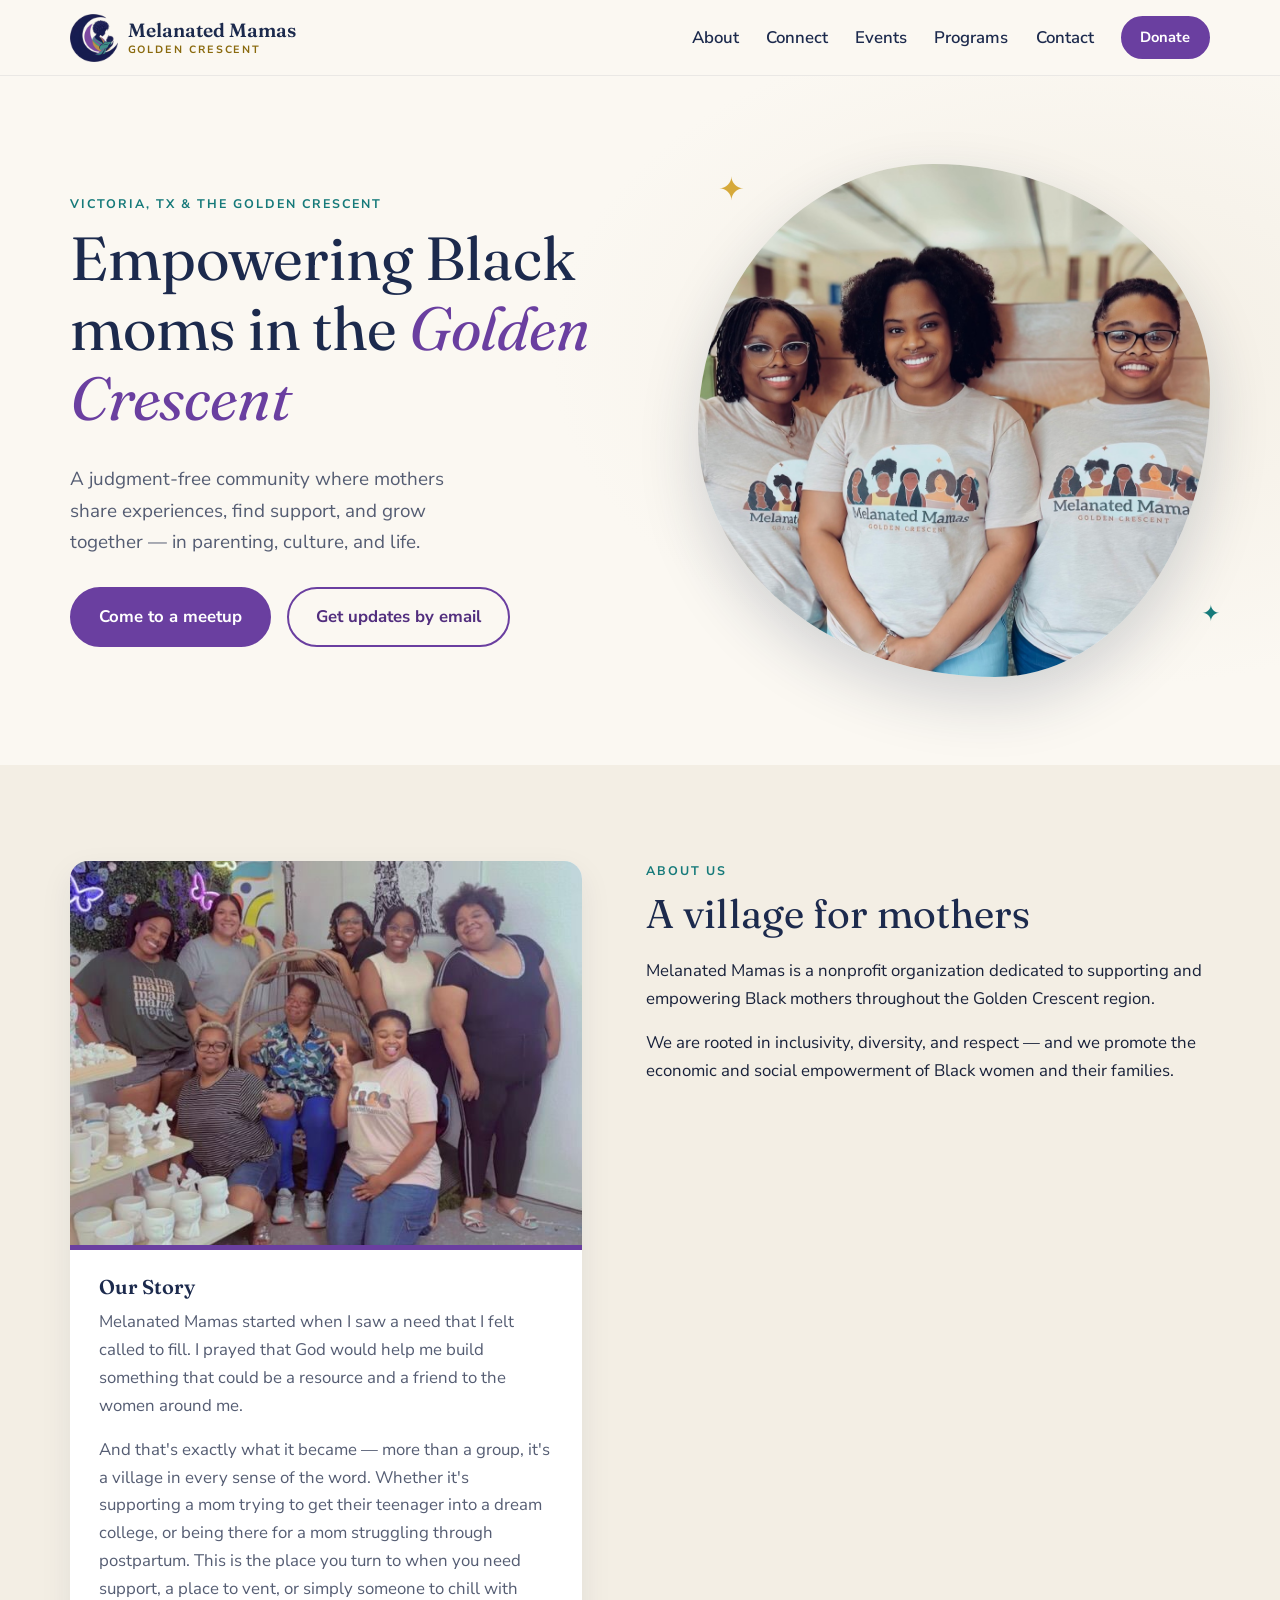
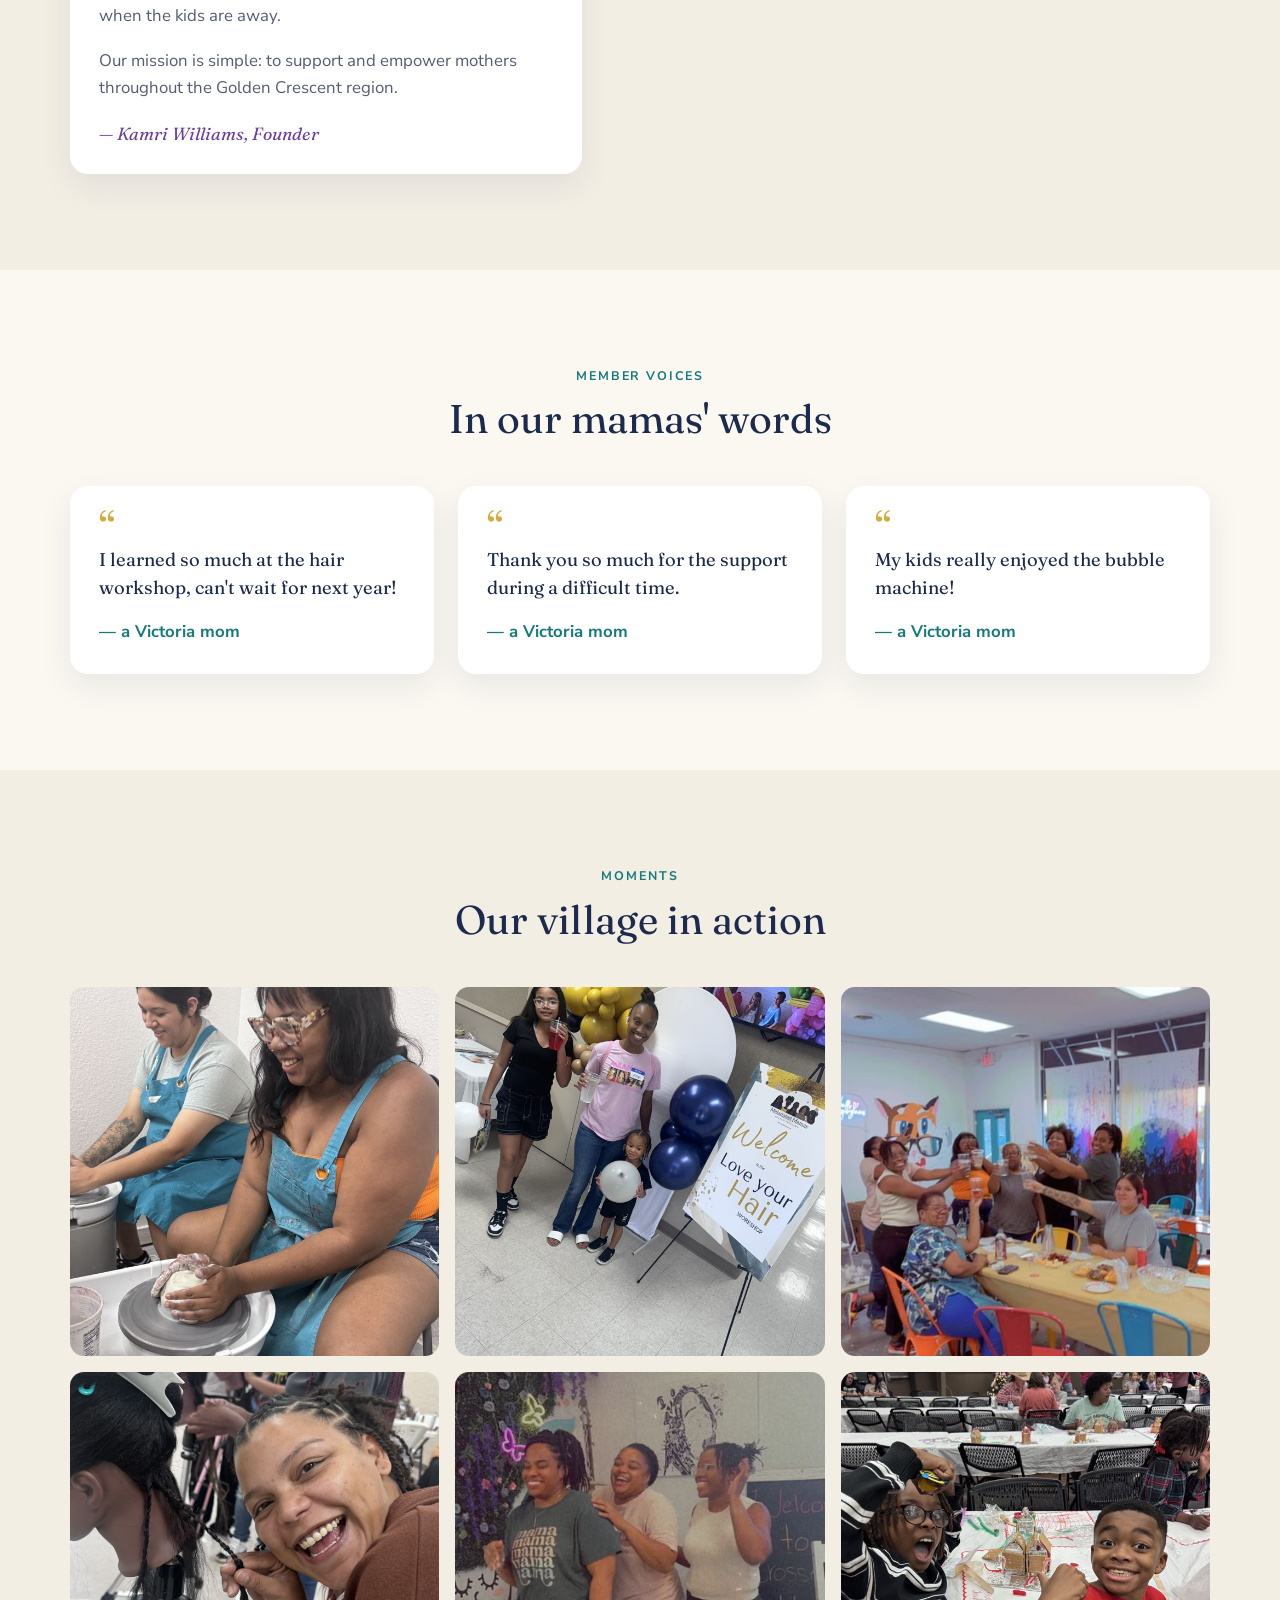
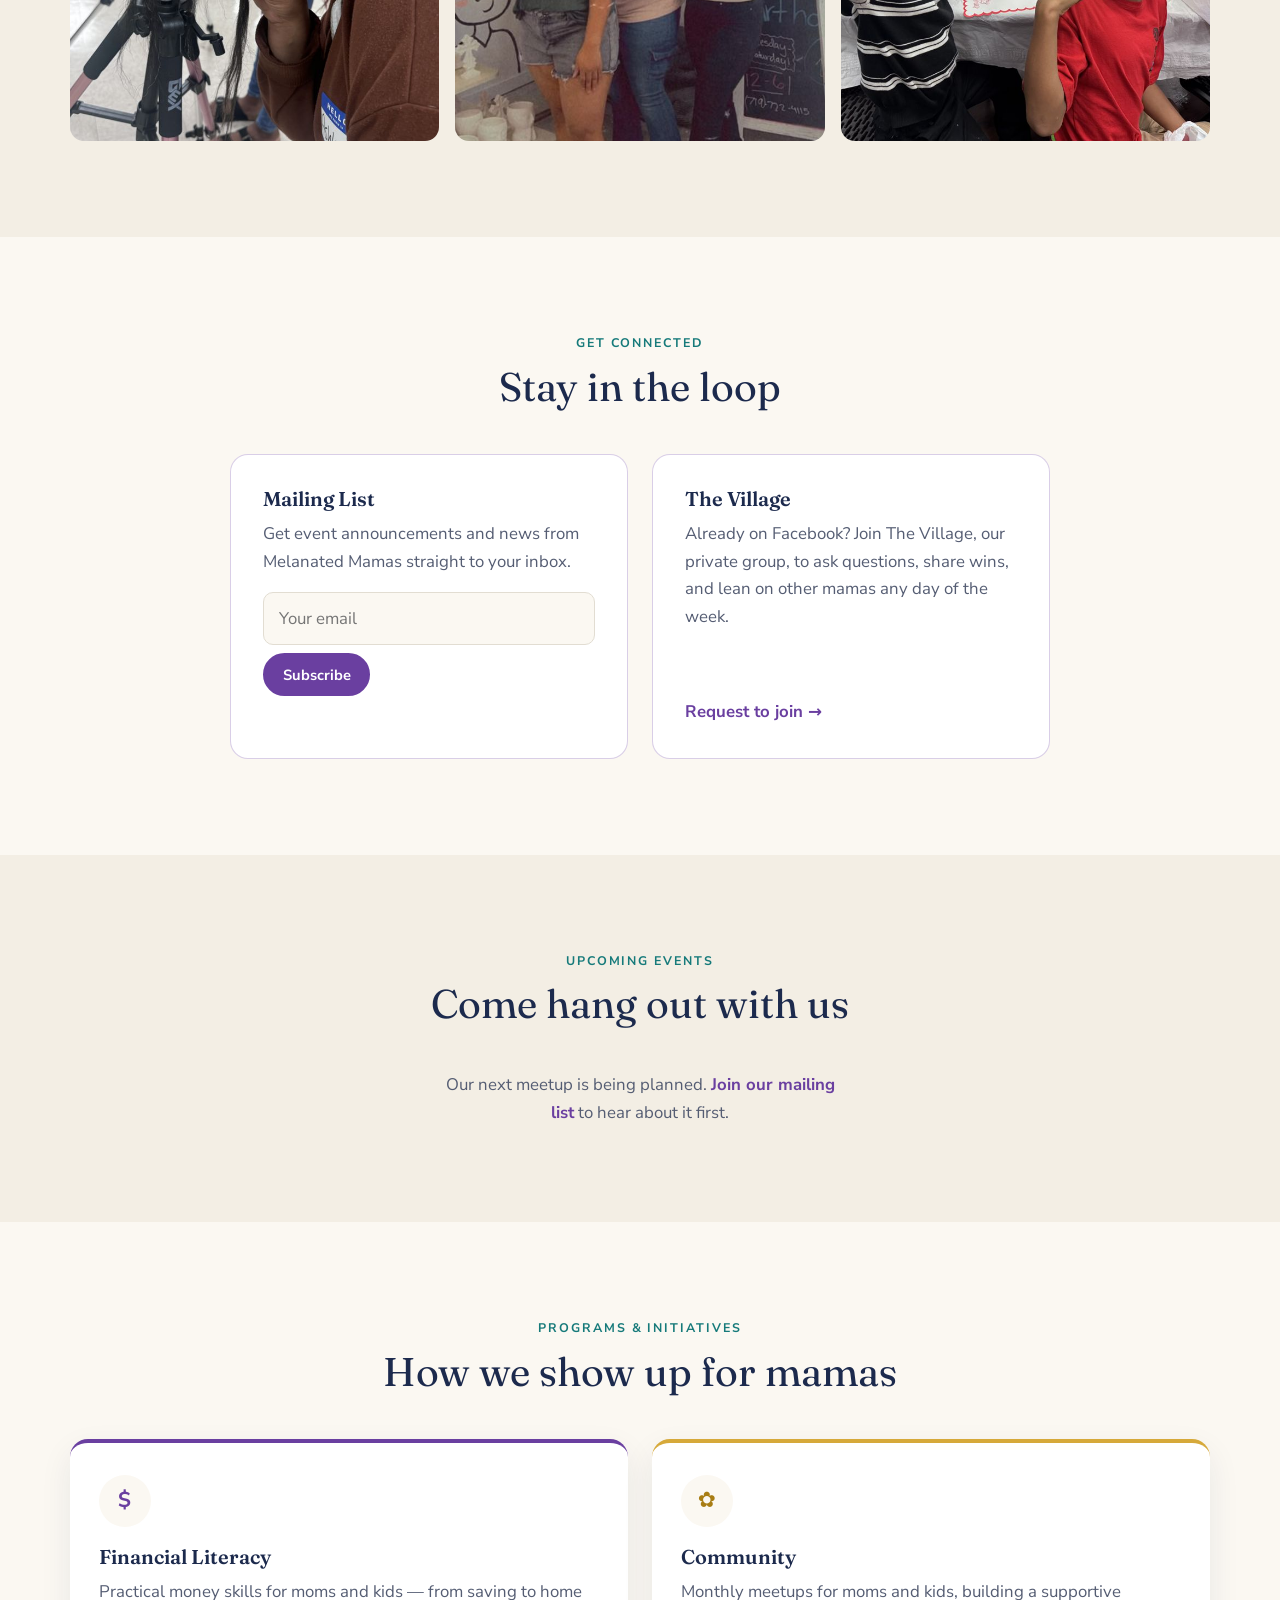
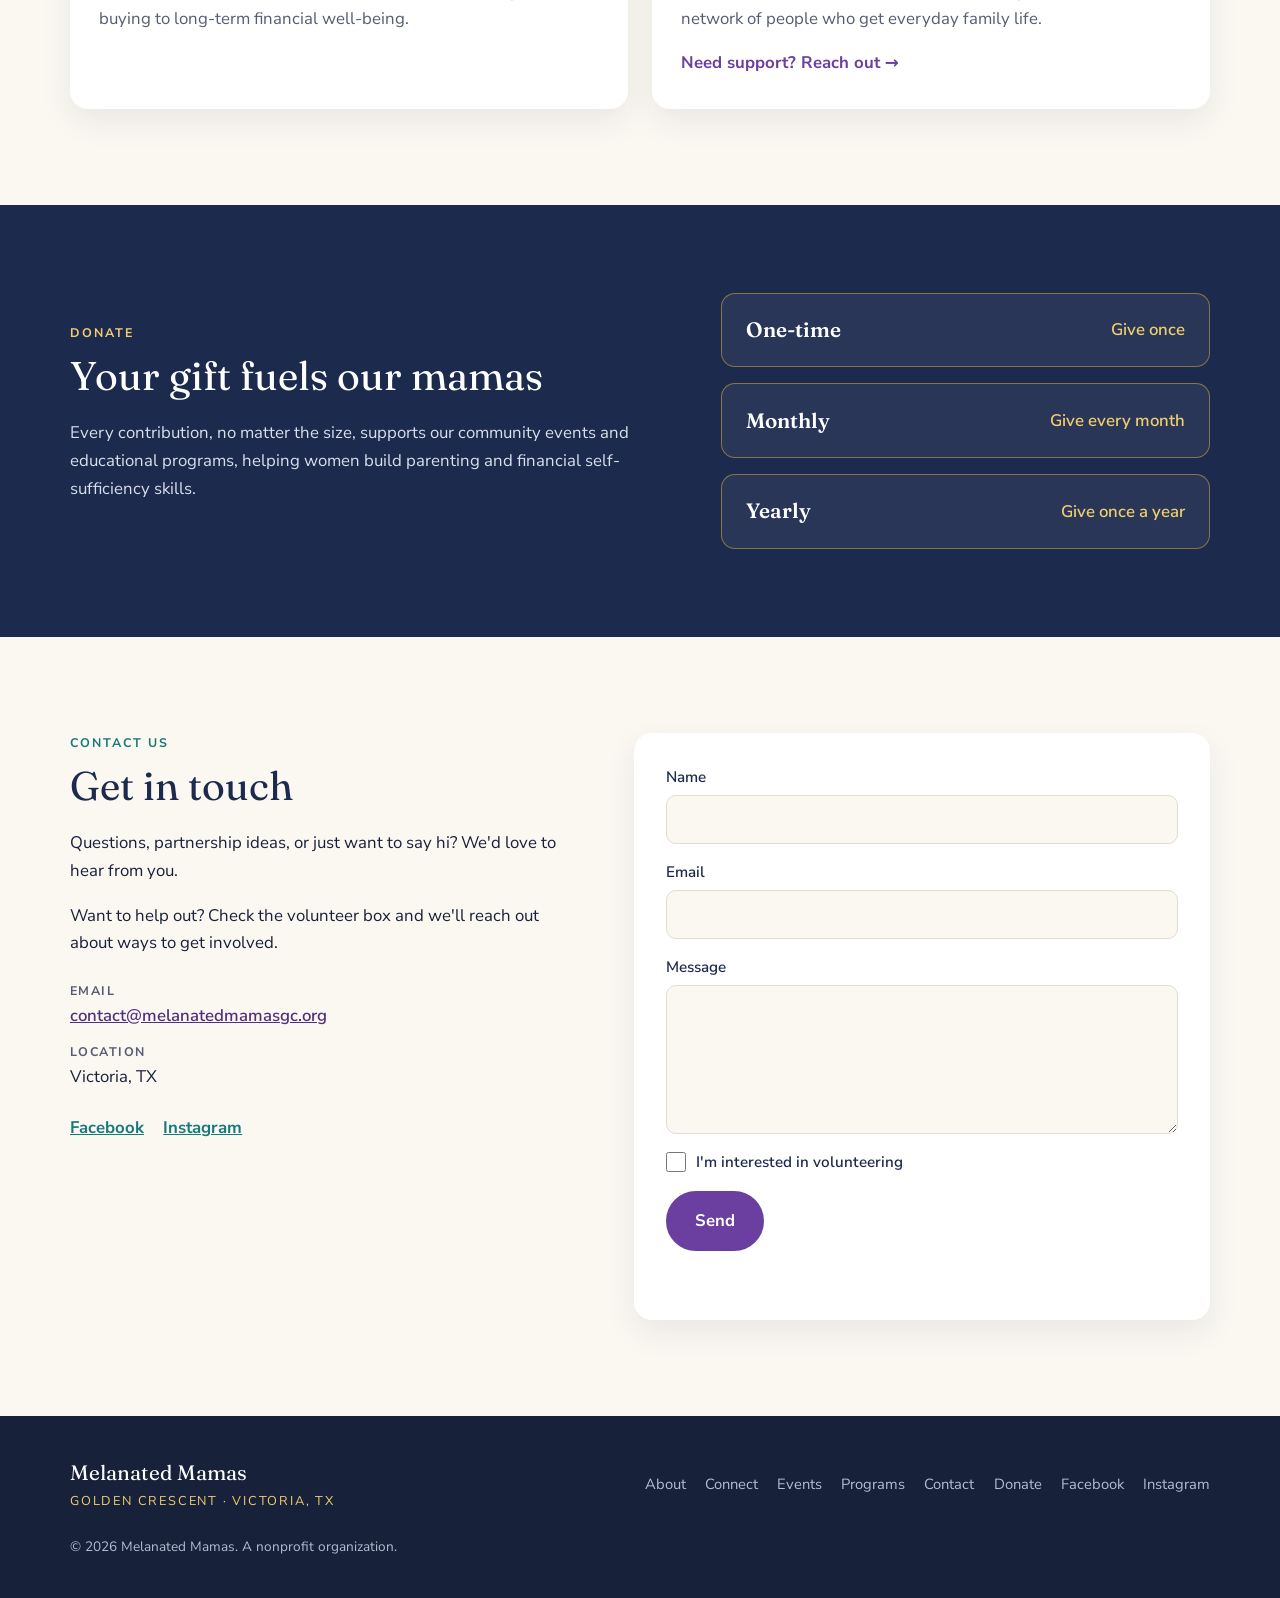
==== index.html @ cd79a230 "Launch Melanated Mamas website Static site for Melanated Mamas Golden Crescent: homepage following a" ====
<!DOCTYPE html>
<html lang="en">
<head>
  <meta charset="UTF-8">
  <meta name="viewport" content="width=device-width, initial-scale=1.0">
  <title>Melanated Mamas Golden Crescent</title>
  <meta name="description" content="Melanated Mamas is a nonprofit supporting and empowering Black mothers throughout the Golden Crescent region of Texas.">
  <!-- Link previews (Facebook, iMessage, etc.). Image and URLs must be full addresses. -->
  <meta property="og:type" content="website">
  <meta property="og:site_name" content="Melanated Mamas">
  <meta property="og:title" content="Melanated Mamas · Golden Crescent">
  <meta property="og:description" content="A judgment-free community where moms in Victoria and the Golden Crescent share experiences, find support, and grow together.">
  <meta property="og:url" content="https://melanatedmamasgc.org/">
  <meta property="og:image" content="https://melanatedmamasgc.org/assets/og-image.jpg">
  <meta property="og:image:width" content="1200">
  <meta property="og:image:height" content="630">
  <meta property="og:image:alt" content="Melanated Mamas logo beside three smiling members in matching t-shirts">
  <meta name="twitter:card" content="summary_large_image">
  <link rel="icon" type="image/png" sizes="32x32" href="assets/favicon-32.png">
  <link rel="icon" type="image/png" sizes="48x48" href="assets/favicon-48.png">
  <link rel="apple-touch-icon" href="assets/apple-touch-icon.png">
  <link rel="preconnect" href="https://fonts.googleapis.com">
  <link rel="preconnect" href="https://fonts.gstatic.com" crossorigin>
  <link href="https://fonts.googleapis.com/css2?family=Fraunces:ital,opsz,wght@0,9..144,400;0,9..144,600;1,9..144,400&family=Nunito+Sans:wght@400;600;700&display=swap" rel="stylesheet">
  <link rel="stylesheet" href="styles.css">
</head>
<body>

  <header class="site-header">
    <nav class="nav container">
      <a href="#top" class="brand" aria-label="Melanated Mamas home">
        <img src="assets/logo-mark.png" alt="" width="48" height="48">
        <span class="brand-name">Melanated Mamas <small>Golden Crescent</small></span>
      </a>
      <button class="nav-toggle" aria-expanded="false" aria-controls="nav-links" aria-label="Open menu">
        <span></span><span></span><span></span>
      </button>
      <ul class="nav-links" id="nav-links">
        <li><a href="#about">About</a></li>
        <li><a href="#connect">Connect</a></li>
        <li><a href="#events">Events</a></li>
        <li><a href="#programs">Programs</a></li>
        <li><a href="#contact">Contact</a></li>
        <li><a href="#donate" class="btn btn-small">Donate</a></li>
      </ul>
    </nav>
  </header>

  <main id="top">

    <!-- Hero -->
    <section class="hero">
      <div class="container hero-inner">
        <div class="hero-copy">
          <p class="eyebrow">Victoria, TX &amp; the Golden Crescent</p>
          <h1>Empowering Black moms in the <em>Golden Crescent</em></h1>
          <p class="lead">A judgment-free community where mothers share experiences, find support, and grow together — in parenting, culture, and life.</p>
          <div class="hero-actions">
            <a href="#events" class="btn">Come to a meetup</a>
            <a href="#mailing-list" class="btn btn-outline">Get updates by email</a>
          </div>
        </div>
        <figure class="hero-photo">
          <img src="assets/group.jpg" alt="Three smiling Melanated Mamas members wearing matching organization t-shirts" width="1200" height="1118">
          <span class="spark spark-1" aria-hidden="true">✦</span>
          <span class="spark spark-2" aria-hidden="true">✦</span>
        </figure>
      </div>
    </section>

    <!-- About -->
    <section id="about" class="section section-tinted">
      <div class="container">
        <div class="about-grid">
          <div>
            <p class="eyebrow">About Us</p>
            <h2>A village for mothers</h2>
            <p>Melanated Mamas is a nonprofit organization dedicated to supporting and empowering Black mothers throughout the Golden Crescent region.</p>
            <p>We are rooted in inclusivity, diversity, and respect — and we promote the economic and social empowerment of Black women and their families.</p>
          </div>
          <article class="story-card">
            <img src="assets/photos/story-group.jpg" alt="About a dozen Melanated Mamas members smiling together in a colorful art studio" width="621" height="1104" loading="lazy" style="object-position: 50% 56%;">
            <div class="story-body">
              <h3>Our Story</h3>
              <p>Melanated Mamas started when I saw a need that I felt called to fill. I prayed that God would help me build something that could be a resource and a friend to the women around me.</p>
              <p>And that's exactly what it became — more than a group, it's a village in every sense of the word. Whether it's supporting a mom trying to get their teenager into a dream college, or being there for a mom struggling through postpartum. This is the place you turn to when you need support, a place to vent, or simply someone to chill with when the kids are away.</p>
              <p>Our mission is simple: to support and empower mothers throughout the Golden Crescent region.</p>
              <p class="story-sign">— Kamri Williams, Founder</p>
            </div>
          </article>
        </div>
      </div>
    </section>

    <!-- Member voices -->
    <section id="voices" class="section">
      <div class="container">
        <div class="section-head">
          <p class="eyebrow">Member Voices</p>
          <h2>In our mamas' words</h2>
        </div>
        <!-- Only use real quotes, with the member's written OK. She chooses how she's named. No children's names. -->
        <div class="voices">
          <figure class="voice">
            <blockquote>I learned so much at the hair workshop, can't wait for next year!</blockquote>
            <figcaption>— a Victoria mom</figcaption>
          </figure>
          <figure class="voice">
            <blockquote>Thank you so much for the support during a difficult time.</blockquote>
            <figcaption>— a Victoria mom</figcaption>
          </figure>
          <figure class="voice">
            <blockquote>My kids really enjoyed the bubble machine!</blockquote>
            <figcaption>— a Victoria mom</figcaption>
          </figure>
        </div>
      </div>
    </section>

    <!-- Photos -->
    <section id="photos" class="section section-tinted">
      <div class="container">
        <div class="section-head">
          <p class="eyebrow">Moments</p>
          <h2>Our village in action</h2>
        </div>
        <!-- Photos live in assets/photos. Each needs alt text describing what's happening. -->
        <div class="gallery">
          <img src="assets/photos/pottery-wheel.jpg" alt="Two moms in aprons laughing while shaping clay on pottery wheels" width="675" height="900" loading="lazy">
          <img src="assets/photos/love-your-hair-welcome.jpg" alt="A mom and kids with balloons beside the Love Your Hair welcome sign" width="675" height="900" loading="lazy">
          <img src="assets/photos/pottery-cheers.jpg" alt="Moms raising their cups in a cheer around a long table at a pottery studio" width="506" height="900" loading="lazy">
          <img src="assets/photos/love-your-hair-braiding.jpg" alt="A smiling mom practicing braids on a mannequin head at the Love Your Hair workshop" width="675" height="900" loading="lazy">
          <img src="assets/photos/art-studio-friends.jpg" alt="Three friends posing and laughing together at an art studio" width="506" height="900" loading="lazy">
          <img src="assets/photos/holiday-gingerbread.jpg" alt="Two excited boys showing off their gingerbread house at a holiday event" width="900" height="675" loading="lazy">
        </div>
      </div>
    </section>

    <!-- Get connected: the first step -->
    <section id="connect" class="section">
      <div class="container">
        <div class="section-head">
          <p class="eyebrow">Get Connected</p>
          <h2>Stay in the loop</h2>
        </div>
        <div class="connect">
          <article class="connect-item" id="mailing-list">
            <h3>Mailing List</h3>
            <p>Get event announcements and news from Melanated Mamas straight to your inbox.</p>
            <form class="inline-form" data-form="newsletter" action="https://assets.mailerlite.com/jsonp/836077/forms/201625720640767849/subscribe" method="POST" target="_blank">
              <label class="sr-only" for="nl-email">Email address</label>
              <input id="nl-email" type="email" name="fields[email]" placeholder="Your email" required autocomplete="email">
              <input type="hidden" name="ml-submit" value="1">
              <input type="hidden" name="anticsrf" value="true">
              <button type="submit" class="btn btn-small">Subscribe</button>
              <p class="form-status" role="status"></p>
            </form>
          </article>
          <article class="connect-item">
            <h3>The Village</h3>
            <p>Already on Facebook? Join The Village, our private group, to ask questions, share wins, and lean on other mamas any day of the week.</p>
            <a href="https://www.facebook.com/groups/1323276928625323" class="text-link" target="_blank" rel="noopener">Request to join →</a>
          </article>
        </div>
      </div>
    </section>

    <!-- Events -->
    <section id="events" class="section section-tinted">
      <div class="container">
        <div class="section-head">
          <p class="eyebrow">Upcoming Events</p>
          <h2>Come hang out with us</h2>
        </div>

        <!--
          HOW TO ADD AN EVENT
          1. Copy everything from <article class="event" ...> to </article>.
          2. Paste it below the last event, in date order.
          3. Change data-date and datetime to the event day (YYYY-MM-DD), then the details.
          4. Kids not invited? Delete the <span class="tag"> line.
          Past events hide themselves the day after. Delete them whenever you like.
        -->
        <div class="events-list">

          <article class="event" data-date="2026-11-21">
            <div class="event-date" aria-hidden="true"><span>Sat</span><strong>21</strong><span>Nov</span></div>
            <div class="event-body">
              <h3>Love Your Hair Workshop</h3>
              <span class="tag">Kids welcome</span>
              <ul class="event-meta">
                <li><strong>When</strong> <time datetime="2026-11-21T10:30">Saturday, November 21 · 10:30 AM – 1:00 PM</time></li>
                <li><strong>Where</strong> First United Methodist Church<br>
                  <a href="https://www.google.com/maps/search/?api=1&amp;query=First+United+Methodist+Church+407+N+Bridge+St+Victoria+TX" class="text-link" target="_blank" rel="noopener">407 N. Bridge St., Victoria, TX ↗</a></li>
              </ul>
              <p>Come ready to learn, connect, and celebrate your hair — we've got expert stylists, Black hair history, giveaways, and good vibes all morning long!</p>
              <a href="https://form.jotform.com/241519229820153" class="btn btn-small" target="_blank" rel="noopener">Register →</a>
            </div>
          </article>

        </div>
        <p class="events-empty">Our next meetup is being planned. <a href="#mailing-list" class="text-link">Join our mailing list</a> to hear about it first.</p>
      </div>
    </section>

    <!-- Programs -->
    <section id="programs" class="section">
      <div class="container">
        <div class="section-head">
          <p class="eyebrow">Programs &amp; Initiatives</p>
          <h2>How we show up for mamas</h2>
        </div>
        <div class="cards">
          <article class="card">
            <div class="card-icon" aria-hidden="true">$</div>
            <h3>Financial Literacy</h3>
            <p>Practical money skills for moms and kids — from saving to home buying to long-term financial well-being.</p>
          </article>
          <article class="card">
            <div class="card-icon" aria-hidden="true">✿</div>
            <h3>Community</h3>
            <p>Monthly meetups for moms and kids, building a supportive network of people who get everyday family life.</p>
            <a href="help.html" class="text-link card-link">Need support? Reach out →</a>
          </article>
        </div>
      </div>
    </section>

    <!-- Donate -->
    <section id="donate" class="donate-band">
      <div class="container donate-inner">
        <div>
          <p class="eyebrow eyebrow-light">Donate</p>
          <h2>Your gift fuels our mamas</h2>
          <p>Every contribution, no matter the size, supports our community events and educational programs, helping women build parenting and financial self-sufficiency skills.</p>
        </div>
        <div class="donate-options">
          <a class="donate-option" href="https://subscribe.wordpress.com/memberships/?blog=224985119&amp;plan=72&amp;lang=en&amp;pid=69" target="_blank" rel="noopener">
            <strong>One-time</strong><span>Give once</span>
          </a>
          <a class="donate-option" href="https://subscribe.wordpress.com/memberships/?blog=224985119&amp;plan=73&amp;lang=en&amp;pid=69" target="_blank" rel="noopener">
            <strong>Monthly</strong><span>Give every month</span>
          </a>
          <a class="donate-option" href="https://subscribe.wordpress.com/memberships/?blog=224985119&amp;plan=74&amp;lang=en&amp;pid=69" target="_blank" rel="noopener">
            <strong>Yearly</strong><span>Give once a year</span>
          </a>
        </div>
      </div>
    </section>

    <!-- Contact -->
    <section id="contact" class="section">
      <div class="container two-col">
        <div>
          <p class="eyebrow">Contact Us</p>
          <h2>Get in touch</h2>
          <p>Questions, partnership ideas, or just want to say hi? We'd love to hear from you.</p>
          <p>Want to help out? Check the volunteer box and we'll reach out about ways to get involved.</p>
          <ul class="contact-list">
            <li><strong>Email</strong><a href="mailto:contact@melanatedmamasgc.org">contact@melanatedmamasgc.org</a></li>
            <li><strong>Location</strong><span>Victoria, TX</span></li>
          </ul>
          <div class="socials">
            <a href="https://www.facebook.com/groups/1323276928625323" target="_blank" rel="noopener">Facebook</a>
            <a href="https://www.instagram.com/melanatedmgc/" target="_blank" rel="noopener">Instagram</a>
          </div>
        </div>
        <form class="form-card" data-form="contact" action="https://formspree.io/f/xkjoyddz" method="POST">
          <label>Name
            <input type="text" name="name" required autocomplete="name">
          </label>
          <label>Email
            <input type="email" name="email" required autocomplete="email">
          </label>
          <label>Message
            <textarea name="message" rows="5" required></textarea>
          </label>
          <label class="checkbox">
            <input type="checkbox" name="volunteer" value="Yes">
            I'm interested in volunteering
          </label>
          <!-- Spam trap: hidden from people, bots fill it in -->
          <div class="hp" aria-hidden="true">
            <label>Leave this empty <input type="text" name="_gotcha" tabindex="-1" autocomplete="off"></label>
          </div>
          <button type="submit" class="btn">Send</button>
          <p class="form-status" role="status"></p>
        </form>
      </div>
    </section>

  </main>

  <footer class="site-footer">
    <div class="container footer-inner">
      <div>
        <p class="footer-name">Melanated Mamas</p>
        <p class="footer-sub">Golden Crescent · Victoria, TX</p>
      </div>
      <nav class="footer-links" aria-label="Footer">
        <a href="#about">About</a>
        <a href="#connect">Connect</a>
        <a href="#events">Events</a>
        <a href="#programs">Programs</a>
        <a href="#contact">Contact</a>
        <a href="#donate">Donate</a>
        <a href="https://www.facebook.com/groups/1323276928625323" target="_blank" rel="noopener">Facebook</a>
        <a href="https://www.instagram.com/melanatedmgc/" target="_blank" rel="noopener">Instagram</a>
      </nav>
      <p class="footer-copy">&copy; <span id="year"></span> Melanated Mamas. A nonprofit organization.</p>
    </div>
  </footer>

  <script src="script.js"></script>
</body>
</html>
---- styles.css ----
/* Palette: warm cream, navy, purple, teal, gold */
:root {
  --cream: #fbf8f2;
  --sand: #f3eee4;
  --navy: #1c2a4d;
  --ink: #18213a;
  --muted: #555d73;
  --purple: #6a3fa0;
  --purple-deep: #522e7e;
  --teal: #167a7a;
  --gold: #d6a93a;
  --gold-light: #f0cd6e;
  --gold-dark: #8a6a0e; /* gold that's readable as small text on cream */
  --radius: 18px;
  --shadow: 0 12px 32px rgba(28, 42, 77, 0.08);
}

* { box-sizing: border-box; }

html { scroll-behavior: smooth; scroll-padding-top: 90px; }

body {
  margin: 0;
  font-family: "Nunito Sans", system-ui, -apple-system, sans-serif;
  font-size: 1.05rem;
  line-height: 1.65;
  color: var(--ink);
  background: var(--cream);
}

img { max-width: 100%; height: auto; display: block; }

h1, h2, h3 {
  font-family: "Fraunces", Georgia, serif;
  font-weight: 600;
  line-height: 1.15;
  color: var(--navy);
  margin: 0 0 0.5em;
}
h1 { font-size: clamp(2.3rem, 5.5vw, 3.8rem); font-weight: 400; }
h2 { font-size: clamp(1.8rem, 4vw, 2.5rem); font-weight: 400; }
h3 { font-size: 1.25rem; }
em { color: var(--purple); font-style: italic; }
p { margin: 0 0 1em; }
a { color: inherit; }

.container { width: min(1140px, 100% - 2.5rem); margin-inline: auto; }

.sr-only {
  position: absolute; width: 1px; height: 1px; overflow: hidden;
  clip: rect(0 0 0 0); white-space: nowrap;
}

.eyebrow {
  text-transform: uppercase;
  letter-spacing: 0.16em;
  font-size: 0.78rem;
  font-weight: 700;
  color: var(--teal);
  margin-bottom: 0.8em;
}
.eyebrow-light { color: var(--gold-light); }

/* Buttons */
.btn {
  display: inline-block;
  padding: 0.85em 1.6em;
  border-radius: 999px;
  background: var(--purple);
  color: #fff;
  font: inherit;
  font-weight: 700;
  text-decoration: none;
  border: 2px solid var(--purple);
  cursor: pointer;
  transition: background 0.2s, color 0.2s, transform 0.2s;
}
.btn:hover { background: var(--purple-deep); border-color: var(--purple-deep); transform: translateY(-2px); }
.btn-outline { background: transparent; color: var(--purple-deep); }
.btn-outline:hover { color: #fff; }
.btn-small { padding: 0.5em 1.2em; font-size: 0.92rem; }

/* Header */
.site-header {
  position: sticky; top: 0; z-index: 10;
  background: rgba(251, 248, 242, 0.94);
  backdrop-filter: blur(8px);
  border-bottom: 1px solid rgba(28, 42, 77, 0.08);
}
.nav { display: flex; align-items: center; justify-content: space-between; padding-block: 0.5rem; }
.brand { display: flex; align-items: center; gap: 0.6rem; text-decoration: none; padding-block: 0.35rem; }
.brand img { height: 48px; width: 48px; }
.brand-name { font-family: "Fraunces", Georgia, serif; font-weight: 600; font-size: 1.2rem; line-height: 1.05; color: var(--navy); }
.brand-name small {
  display: block; margin-top: 0.2rem;
  font-family: "Nunito Sans", sans-serif; font-size: 0.66rem; font-weight: 700;
  letter-spacing: 0.18em; text-transform: uppercase; color: var(--gold-dark);
}
.nav-links { display: flex; align-items: center; gap: 1.7rem; list-style: none; margin: 0; padding: 0; }
.nav-links a:not(.btn) { text-decoration: none; font-weight: 600; color: var(--navy); }
.nav-links a:not(.btn):hover { color: var(--purple); }

.nav-toggle { display: none; background: none; border: 0; padding: 8px; cursor: pointer; }
.nav-toggle span { display: block; width: 24px; height: 2px; background: var(--navy); margin: 5px 0; transition: transform 0.2s, opacity 0.2s; }

/* Hero */
.hero {
  padding-block: clamp(2.5rem, 7vw, 5.5rem);
  background:
    radial-gradient(ellipse 60% 70% at 85% 40%, var(--sand), transparent 70%),
    var(--cream);
  overflow: hidden;
}
.hero-inner { display: grid; grid-template-columns: 1.1fr 1fr; gap: clamp(2rem, 5vw, 4rem); align-items: center; }
.lead { font-size: 1.18rem; color: var(--muted); max-width: 36ch; }
.hero-actions { display: flex; gap: 1rem; flex-wrap: wrap; margin-top: 1.8rem; }

.hero-photo { position: relative; margin: 0; }
.hero-photo img {
  border-radius: 46% 54% 42% 58% / 52% 44% 56% 48%;
  box-shadow: 0 24px 60px rgba(28, 42, 77, 0.18);
  aspect-ratio: 1;
  object-fit: cover;
  width: 100%;
}
.spark { position: absolute; color: var(--gold); font-size: 2rem; line-height: 1; }
.spark-1 { top: 2%; left: 4%; }
.spark-2 { bottom: 10%; right: -2%; font-size: 1.4rem; color: var(--teal); }

/* Sections */
.section { padding-block: clamp(3.5rem, 8vw, 6rem); }
.section-tinted { background: var(--sand); }
.section-head { text-align: center; margin-bottom: 2.75rem; }
.two-col { display: grid; grid-template-columns: 1fr 1.15fr; gap: clamp(2rem, 5vw, 4rem); align-items: start; }

/* About */
/* Story card sits on the left on desktop, mirroring the hero, so the two sections don't look alike */
.about-grid { display: grid; grid-template-columns: 1fr 1.1fr; gap: clamp(2rem, 5vw, 4rem); align-items: start; }
.about-grid .story-card { order: -1; }
.about-grid > div:first-child { position: sticky; top: 110px; }
.story-card { background: #fff; border-radius: var(--radius); box-shadow: var(--shadow); overflow: hidden; }
.story-card > img, .story-card > .photo-placeholder { width: 100%; aspect-ratio: 4 / 3; object-fit: cover; border-radius: 0; }
.story-body { padding: 1.6rem 1.8rem; border-top: 5px solid var(--purple); }
.story-body p { color: var(--muted); }
.story-body p:last-child { margin: 0; }
.story-body .story-sign { font-family: "Fraunces", Georgia, serif; font-style: italic; font-size: 1.1rem; color: var(--purple); }

/* Member voices */
.voices { display: grid; grid-template-columns: repeat(auto-fit, minmax(240px, 1fr)); gap: 1.5rem; }
.voice { margin: 0; background: #fff; padding: 1.8rem; border-radius: var(--radius); box-shadow: var(--shadow); display: grid; gap: 1rem; align-content: start; }
.voice blockquote { margin: 0; font-family: "Fraunces", Georgia, serif; font-size: 1.15rem; line-height: 1.5; color: var(--navy); }
.voice blockquote::before { content: "“"; display: block; font-size: 2.6rem; line-height: 0.6; color: var(--gold); margin-bottom: 0.4rem; }
.voice figcaption { font-weight: 700; color: var(--teal); }
.voice .placeholder::before { content: none; }

/* Photo gallery */
.gallery { display: grid; grid-template-columns: repeat(3, 1fr); gap: 1rem; }
.gallery img, .gallery .photo-placeholder { width: 100%; aspect-ratio: 1; object-fit: cover; border-radius: 14px; }
.photo-placeholder {
  display: grid; place-items: center; text-align: center; padding: 1rem;
  background: repeating-linear-gradient(45deg, #ece6da, #ece6da 10px, #e4ddcf 10px, #e4ddcf 20px);
  color: var(--muted); font-weight: 700; font-size: 0.85rem; letter-spacing: 0.08em;
  border-radius: 14px;
}
@media (max-width: 600px) { .gallery { grid-template-columns: repeat(2, 1fr); gap: 0.6rem; } }

/* Program cards */
.cards { display: grid; grid-template-columns: repeat(auto-fit, minmax(240px, 1fr)); gap: 1.5rem; }
.card {
  background: #fff;
  padding: 2rem 1.8rem;
  border-radius: var(--radius);
  box-shadow: var(--shadow);
  transition: transform 0.2s;
}
.card:hover { transform: translateY(-4px); }
.card p { color: var(--muted); margin: 0; }
.card-icon {
  width: 52px; height: 52px; border-radius: 50%;
  display: grid; place-items: center;
  background: var(--cream); color: var(--purple);
  font-size: 1.35rem; font-weight: 700;
  margin-bottom: 1.1rem;
}
.card:nth-child(2) .card-icon { color: #a87d14; }
.card:nth-child(3) .card-icon { color: var(--teal); }
.card:nth-child(4) .card-icon { color: var(--navy); }
.card { border-top: 4px solid var(--purple); }
.card:nth-child(2) { border-top-color: var(--gold); }
.card:nth-child(3) { border-top-color: var(--teal); }
.card:nth-child(4) { border-top-color: var(--navy); }

/* Events */
.events-list { display: grid; gap: 1.25rem; max-width: 820px; margin: 0 auto; }
.event {
  display: flex; gap: 1.25rem; align-items: flex-start;
  background: #fff; padding: 1.5rem; border-radius: var(--radius); box-shadow: var(--shadow);
  border-left: 5px solid var(--teal);
}
.event[hidden] { display: none; }
.event-date {
  flex: none; width: 72px; text-align: center; line-height: 1.15;
  background: var(--navy); color: #fff; border-radius: 14px; padding: 0.6rem 0;
}
.event-date span { display: block; font-size: 0.75rem; text-transform: uppercase; letter-spacing: 0.1em; color: var(--gold-light); font-weight: 700; }
.event-date strong { display: block; font-family: "Fraunces", serif; font-size: 1.9rem; font-weight: 600; }
.event-body { flex: 1; min-width: 0; }
.event-body h3 { margin-bottom: 0.4rem; }
.tag {
  display: inline-block; font-size: 0.8rem; font-weight: 700;
  background: rgba(22, 122, 122, 0.12); color: var(--teal);
  padding: 0.2em 0.75em; border-radius: 999px; margin-bottom: 0.75rem;
}
.event-meta { list-style: none; padding: 0; margin: 0 0 0.9rem; display: grid; gap: 0.4rem; }
.event-meta strong { display: block; font-size: 0.75rem; text-transform: uppercase; letter-spacing: 0.12em; color: var(--muted); }
.event-body p { color: var(--muted); }
/* Shown only when there are no upcoming events */
.events-empty { display: none; text-align: center; color: var(--muted); max-width: 40ch; margin: 0 auto; }
.events-list:not(:has(.event:not([hidden]))) + .events-empty { display: block; }

/* Connect */
.connect { display: grid; grid-template-columns: repeat(auto-fit, minmax(260px, 1fr)); gap: 1.5rem; max-width: 820px; margin: 0 auto; }
.connect-item {
  padding: 2rem; border-radius: var(--radius);
  border: 1.5px solid rgba(106, 63, 160, 0.25);
  background: #fff;
  display: flex; flex-direction: column;
}
.connect-item p { color: var(--muted); }
.text-link { font-weight: 700; color: var(--purple); text-decoration: none; margin-top: auto; }
.text-link:hover { text-decoration: underline; }

.inline-form { display: flex; flex-wrap: wrap; gap: 0.5rem; margin-top: auto; }
.inline-form input { flex: 1 1 160px; }
.inline-form .form-status { flex-basis: 100%; }

/* Donate */
.donate-band { background: var(--navy); color: #d9deea; padding-block: clamp(3.5rem, 8vw, 5.5rem); }
.donate-band h2 { color: #fff; }
.donate-inner { display: grid; grid-template-columns: 1.2fr 1fr; gap: clamp(2rem, 5vw, 4rem); align-items: center; }
.donate-options { display: grid; gap: 1rem; }
.donate-option {
  display: flex; justify-content: space-between; align-items: center;
  padding: 1.2rem 1.5rem; border-radius: 14px;
  background: rgba(255, 255, 255, 0.06);
  border: 1.5px solid rgba(214, 169, 58, 0.55);
  text-decoration: none; color: #fff;
  transition: background 0.2s, border-color 0.2s;
}
.donate-option strong { font-family: "Fraunces", serif; font-size: 1.3rem; font-weight: 600; }
.donate-option span { color: var(--gold-light); font-weight: 600; }
.donate-option:hover { background: var(--purple); border-color: var(--purple); }
.donate-option:hover span { color: #fff; }

/* Forms */
.form-card {
  background: #fff; padding: 2rem; border-radius: var(--radius); box-shadow: var(--shadow);
  display: grid; gap: 1rem;
}
.form-card label { display: grid; gap: 0.35rem; font-weight: 600; color: var(--navy); font-size: 0.95rem; }
.optional { font-weight: 400; color: var(--muted); }
input, select, textarea {
  font: inherit; padding: 0.7em 0.9em;
  border: 1.5px solid #e2ddd2; border-radius: 10px;
  background: var(--cream); color: var(--ink);
}
input:focus, select:focus, textarea:focus {
  outline: none; border-color: var(--purple); box-shadow: 0 0 0 3px rgba(106, 63, 160, 0.18);
}
.form-card .checkbox { display: flex; align-items: center; gap: 0.6rem; font-weight: 600; cursor: pointer; }
.form-card .checkbox input { width: 1.25rem; height: 1.25rem; padding: 0; margin: 0; accent-color: var(--purple); flex: none; }
.form-card .btn { justify-self: start; }
/* Honeypot: moved off-screen rather than display:none, which some bots skip */
.hp { position: absolute; left: -9999px; width: 1px; height: 1px; overflow: hidden; }
.form-status { margin: 0; font-weight: 600; color: var(--purple-deep); min-height: 1.4em; font-size: 0.95rem; }

.choices { border: 0; padding: 0; margin: 0; display: grid; gap: 0.5rem; }
.choices legend { font-weight: 600; color: var(--navy); font-size: 0.95rem; margin-bottom: 0.35rem; padding: 0; }
.choices .checkbox { font-weight: 400; color: var(--ink); }
.hint { font-weight: 400; font-size: 0.85rem; color: var(--muted); }

/* Ask for Help page */
.narrow { max-width: 760px; }
.help-intro h1 { margin-bottom: 0.4em; }
.steps { padding-left: 1.2rem; display: grid; gap: 1rem; margin: 0 0 2rem; }
.steps strong { display: block; color: var(--navy); }
.privacy-note { background: #fff; border-radius: var(--radius); padding: 1.5rem 1.6rem; border: 1.5px solid rgba(22, 122, 122, 0.3); }
.privacy-note h3 { color: var(--teal); }
.privacy-note p:last-child { margin: 0; }
.card-link { display: inline-block; margin-top: 1rem; }

/* Placeholder content the team still needs to fill in. Remove the class once real text is in. */
.placeholder { display: block; background: #fff4c7; border: 1.5px dashed var(--gold); color: #6b4e00; padding: 0.5rem 0.75rem; border-radius: 8px; font-size: 0.9rem; font-weight: 600; }

/* Contact */
.contact-list { list-style: none; padding: 0; margin: 1.5rem 0; display: grid; gap: 0.8rem; }
.contact-list li { display: grid; }
.contact-list strong { font-size: 0.78rem; text-transform: uppercase; letter-spacing: 0.12em; color: var(--muted); }
.contact-list a { color: var(--purple-deep); font-weight: 600; word-break: break-word; }
.socials { display: flex; gap: 1.2rem; }
.socials a { font-weight: 700; color: var(--teal); }

/* Footer */
.site-footer { background: var(--ink); color: #b4bcd0; padding-block: 2.5rem; }
.footer-inner { display: flex; justify-content: space-between; align-items: center; gap: 1.5rem; flex-wrap: wrap; }
.footer-name { font-family: "Fraunces", serif; font-size: 1.3rem; color: #fff; margin: 0; }
.footer-sub { margin: 0; font-size: 0.8rem; letter-spacing: 0.14em; text-transform: uppercase; color: var(--gold-light); }
.footer-links { display: flex; flex-wrap: wrap; gap: 1.2rem; }
.footer-links a { text-decoration: none; font-size: 0.92rem; }
.footer-links a:hover { color: #fff; }
.footer-copy { margin: 0; font-size: 0.85rem; flex-basis: 100%; }

/* Responsive */
@media (max-width: 900px) {
  .hero-inner, .two-col, .about-grid, .donate-inner { grid-template-columns: 1fr; }
  .about-grid .story-card { order: 0; }
  .about-grid > div:first-child { position: static; }
  .hero-photo { max-width: 420px; margin-inline: auto; }
  .connect { grid-template-columns: 1fr; }

  .nav-toggle { display: block; }
  .nav-links {
    position: absolute; top: 100%; left: 0; right: 0;
    flex-direction: column; align-items: stretch; gap: 0;
    padding: 0.5rem 1.25rem 1.5rem;
    background: var(--cream); border-bottom: 1px solid rgba(28, 42, 77, 0.1);
    display: none;
  }
  .nav-links.open { display: flex; }
  .nav-links a:not(.btn) { display: block; padding: 0.75rem 0; }
  .nav-links .btn { margin-top: 0.5rem; text-align: center; display: block; }
  .nav-toggle[aria-expanded="true"] span:nth-child(1) { transform: translateY(7px) rotate(45deg); }
  .nav-toggle[aria-expanded="true"] span:nth-child(2) { opacity: 0; }
  .nav-toggle[aria-expanded="true"] span:nth-child(3) { transform: translateY(-7px) rotate(-45deg); }
}

@media (max-width: 480px) {
  .brand img { height: 42px; width: 42px; }
  .brand-name { font-size: 1.05rem; }
  /* Events: date becomes a small badge on top so details get the full width */
  .event { flex-direction: column; gap: 0.9rem; padding: 1.25rem; }
  .event-date { display: flex; align-items: baseline; gap: 0.4rem; width: auto; padding: 0.35rem 0.85rem; }
  .event-date strong { font-size: 1.2rem; }
  .form-card { padding: 1.4rem; }
  .form-card .btn { justify-self: stretch; }
}

@media (prefers-reduced-motion: reduce) {
  * { transition: none !important; }
  html { scroll-behavior: auto; }
}
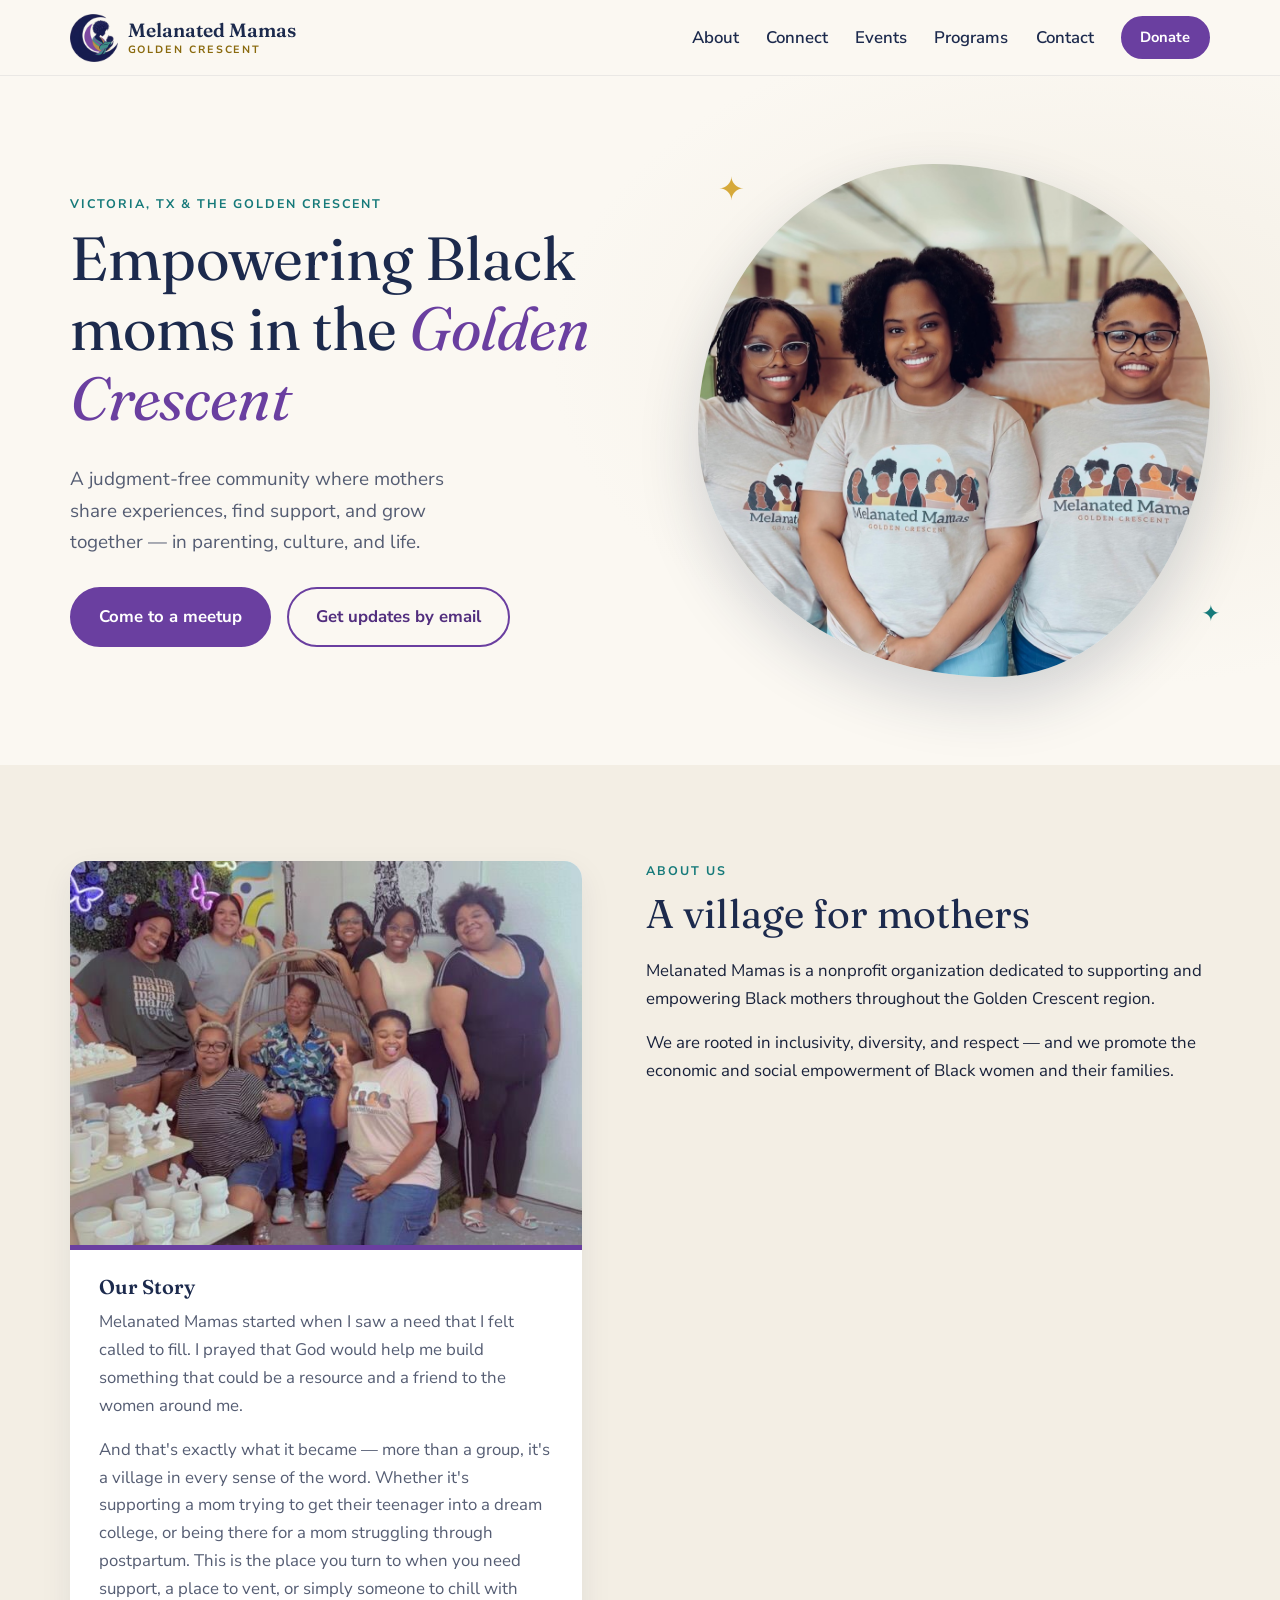
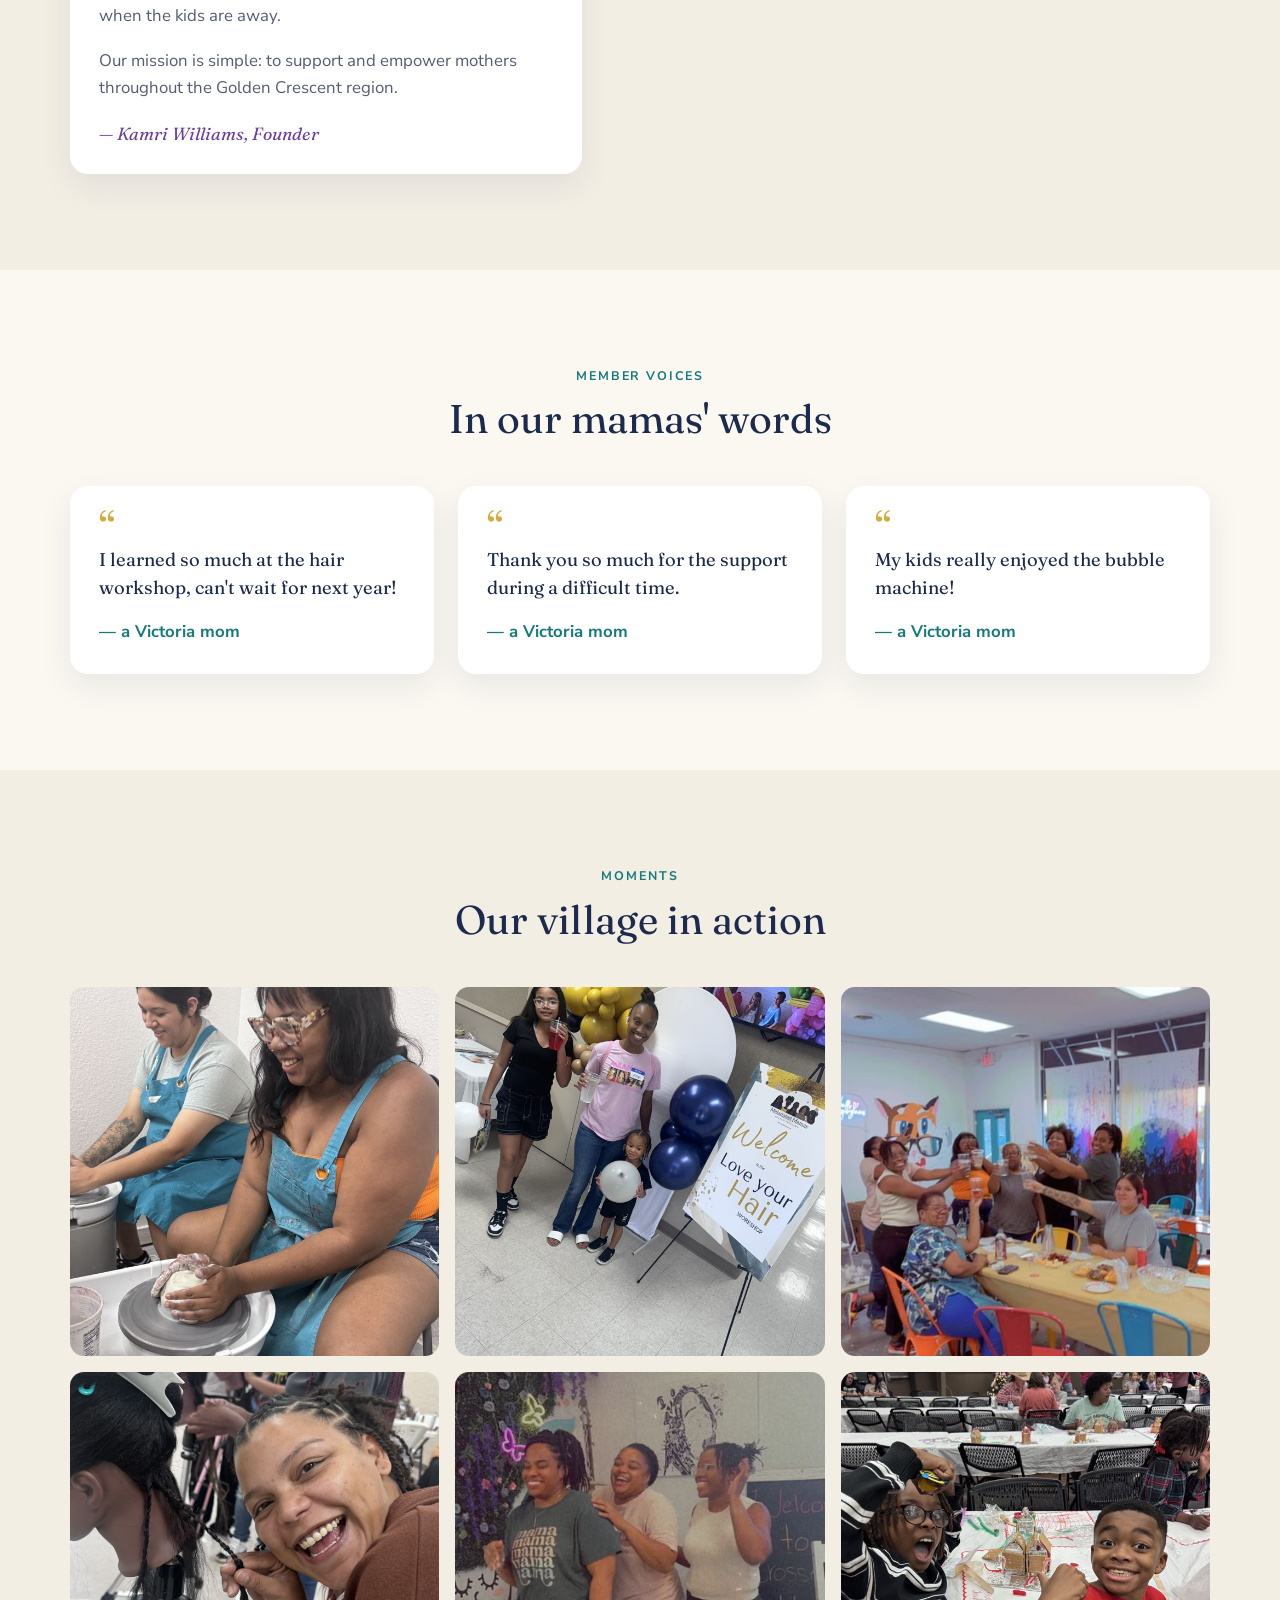
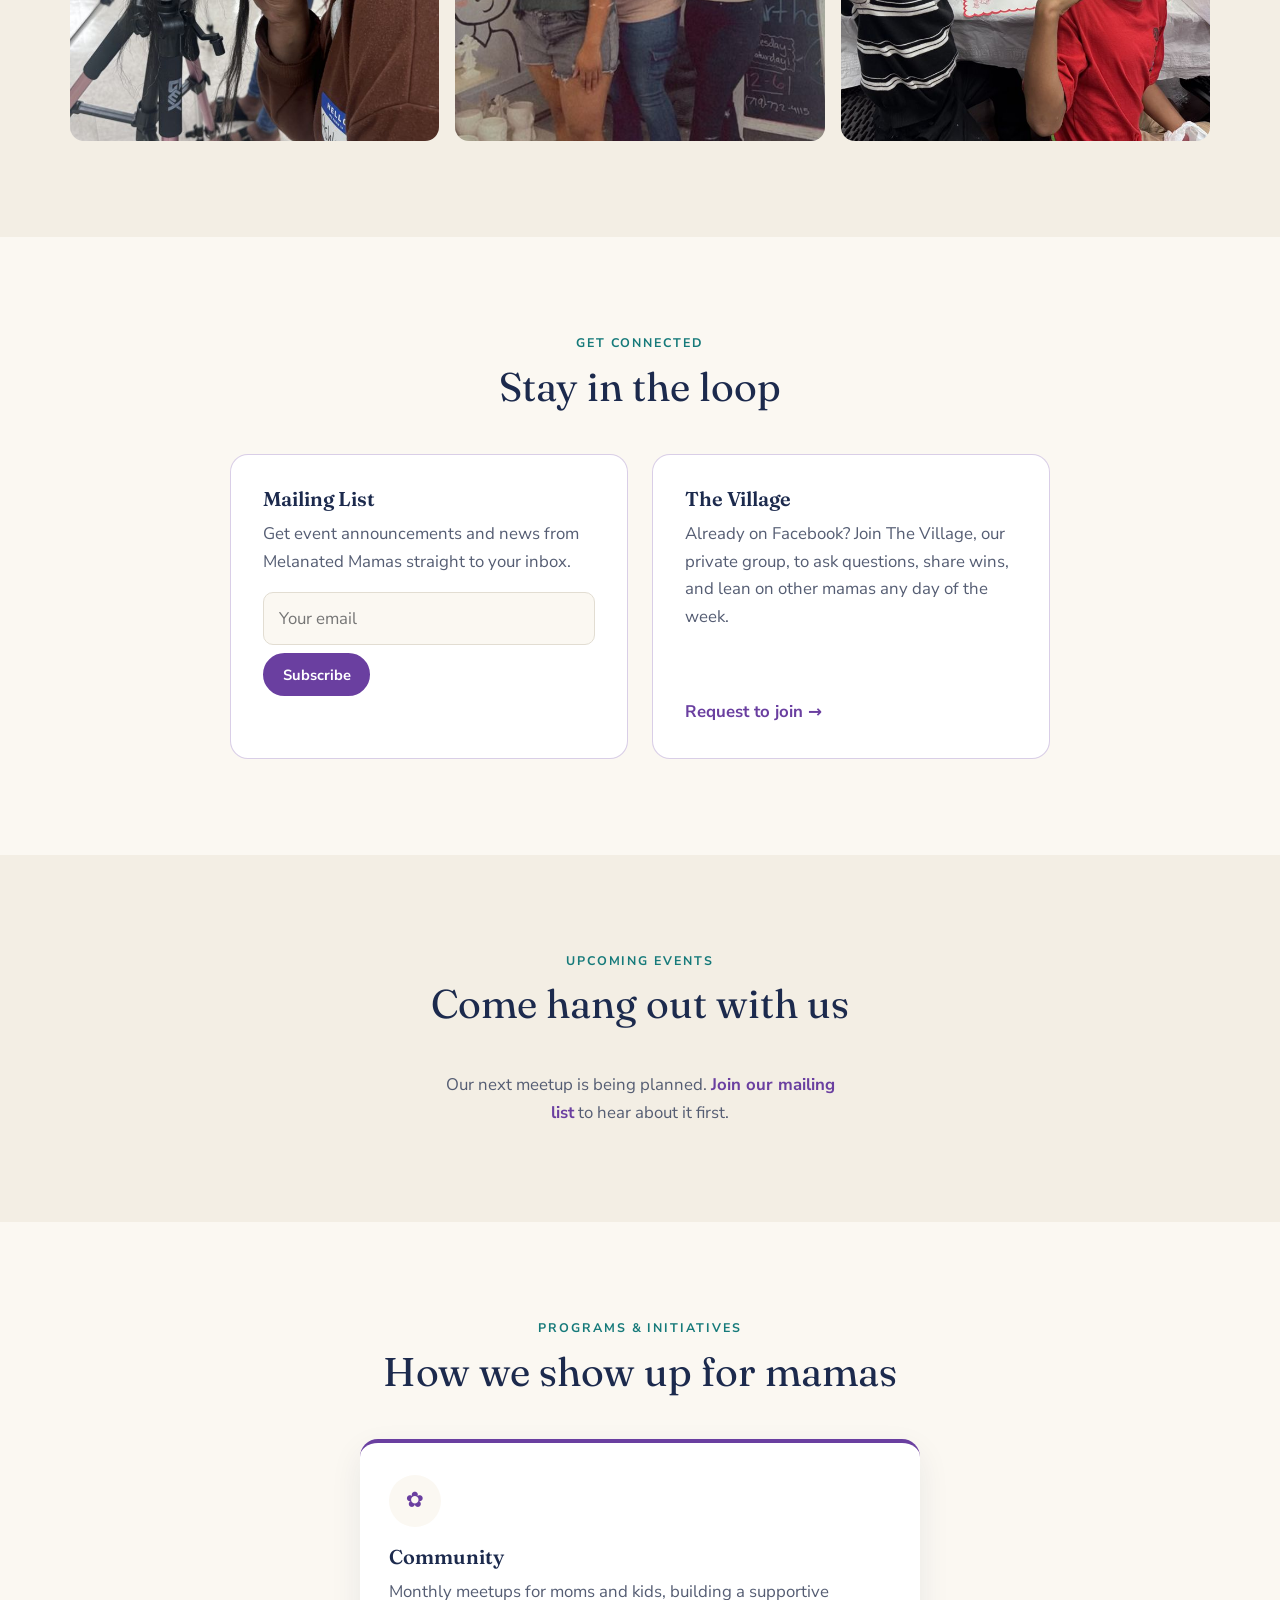
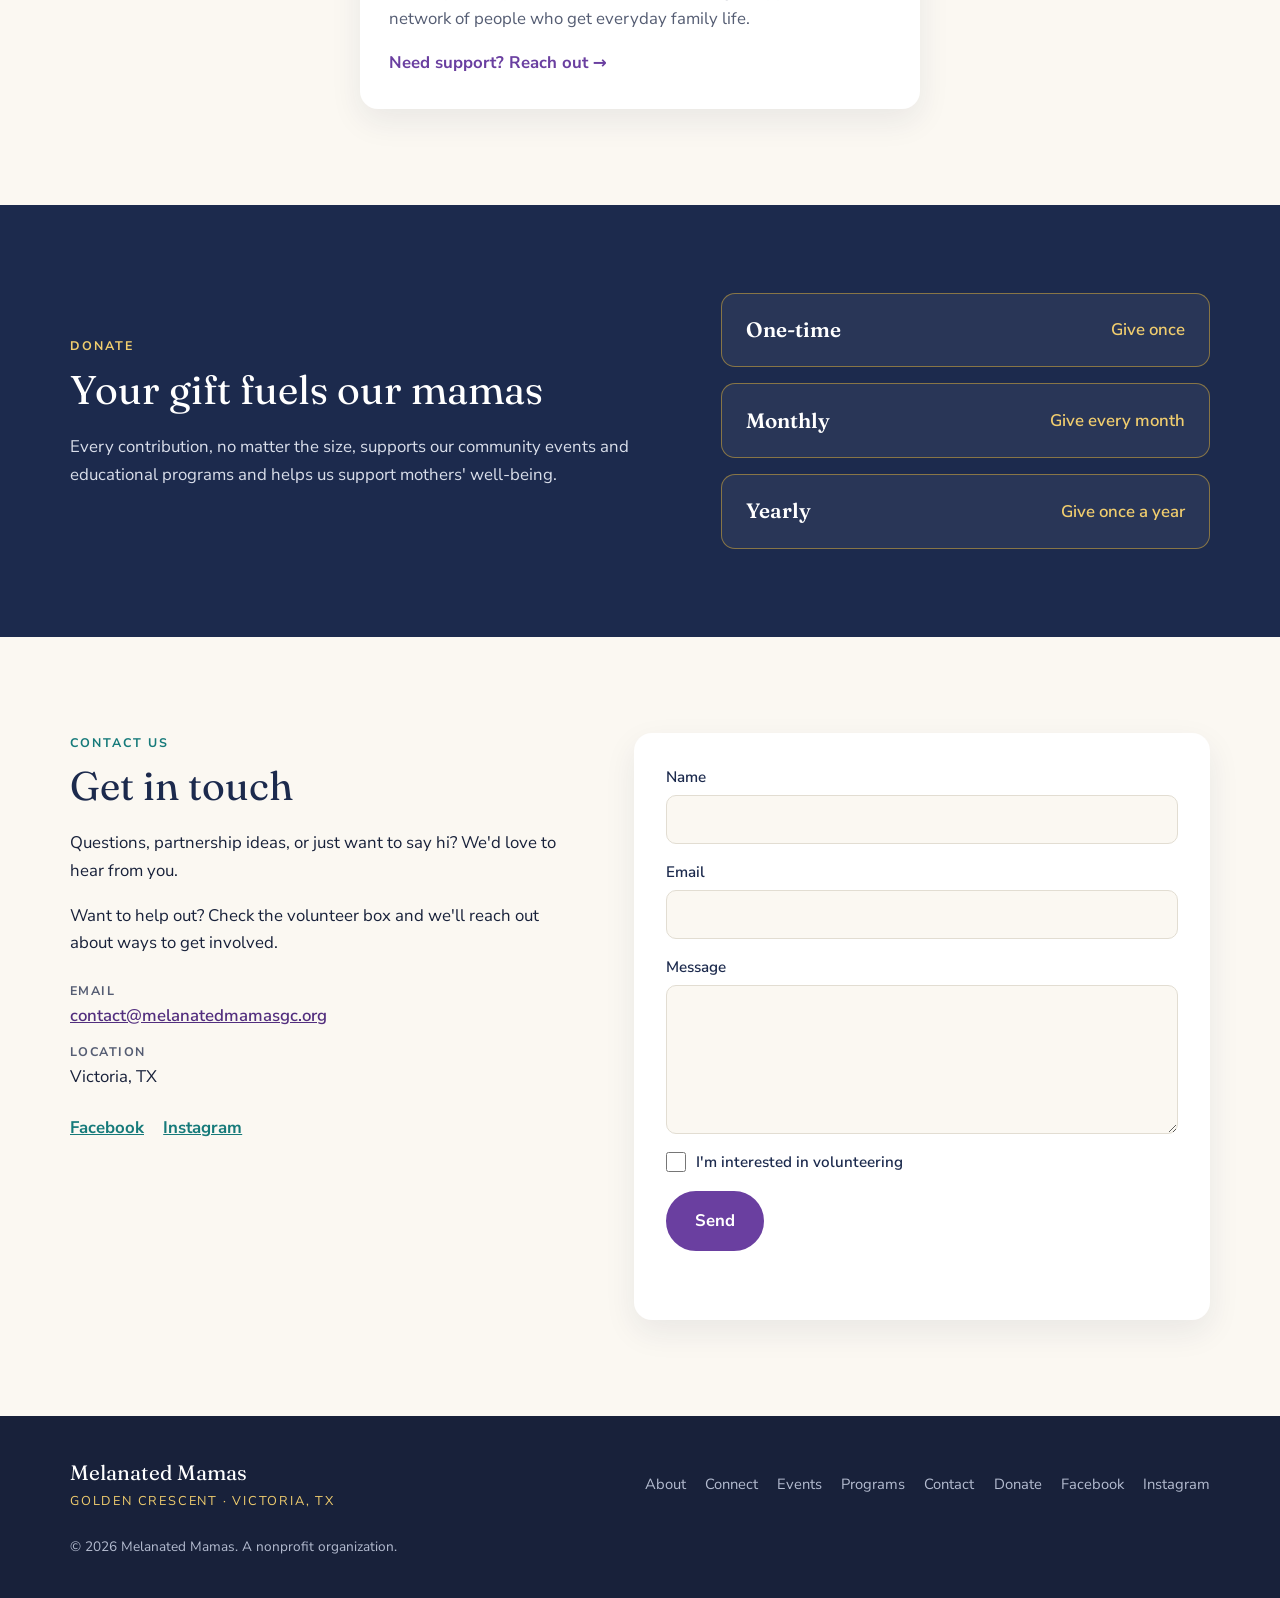
==== commit c5c6889c: "Add Love Your Hair workshop banner and remove Financial Literacy - Add a dated announcement banner l" ====
--- a/index.html
+++ b/index.html
@@ -26,6 +26,18 @@
 </head>
 <body>
 
+  <!--
+    ANNOUNCEMENT BANNER
+    Hides itself the day after data-date (YYYY-MM-DD). To reuse it for another
+    event, change data-date, the text, and the link. Delete it to remove it.
+  -->
+  <aside class="announce" data-date="2026-11-21" aria-label="Announcement">
+    <div class="container announce-inner">
+      <p><strong>Love Your Hair Workshop</strong> <span class="announce-when">Sat, Nov 21 · Victoria</span> <span class="announce-extra">Stylists, Black hair history &amp; giveaways. Kids welcome!</span></p>
+      <a href="https://form.jotform.com/241519229820153" class="announce-link" target="_blank" rel="noopener">Register free →</a>
+    </div>
+  </aside>
+
   <header class="site-header">
     <nav class="nav container">
       <a href="#top" class="brand" aria-label="Melanated Mamas home">
@@ -212,11 +224,6 @@
         </div>
         <div class="cards">
           <article class="card">
-            <div class="card-icon" aria-hidden="true">$</div>
-            <h3>Financial Literacy</h3>
-            <p>Practical money skills for moms and kids — from saving to home buying to long-term financial well-being.</p>
-          </article>
-          <article class="card">
             <div class="card-icon" aria-hidden="true">✿</div>
             <h3>Community</h3>
             <p>Monthly meetups for moms and kids, building a supportive network of people who get everyday family life.</p>
@@ -232,7 +239,7 @@
         <div>
           <p class="eyebrow eyebrow-light">Donate</p>
           <h2>Your gift fuels our mamas</h2>
-          <p>Every contribution, no matter the size, supports our community events and educational programs, helping women build parenting and financial self-sufficiency skills.</p>
+          <p>Every contribution, no matter the size, supports our community events and educational programs and helps us support mothers' well-being.</p>
         </div>
         <div class="donate-options">
           <a class="donate-option" href="https://subscribe.wordpress.com/memberships/?blog=224985119&amp;plan=72&amp;lang=en&amp;pid=69" target="_blank" rel="noopener">
--- a/styles.css
+++ b/styles.css
@@ -80,6 +80,23 @@
 .btn-outline:hover { color: #fff; }
 .btn-small { padding: 0.5em 1.2em; font-size: 0.92rem; }
 
+/* Announcement banner */
+.announce { background: var(--gold-light); color: var(--navy); font-size: 0.95rem; }
+.announce-inner {
+  display: flex; align-items: center; justify-content: center; flex-wrap: wrap;
+  gap: 0.4rem 1.2rem; padding-block: 0.6rem; text-align: center;
+}
+.announce p { margin: 0; }
+.announce strong { font-family: "Fraunces", Georgia, serif; font-size: 1.05rem; }
+.announce-when { font-weight: 700; color: var(--purple-deep); margin-left: 0.3rem; }
+.announce-extra { margin-left: 0.3rem; }
+.announce-link {
+  display: inline-block; padding: 0.3em 1em; border-radius: 999px;
+  background: var(--navy); color: #fff; font-weight: 700; text-decoration: none;
+  transition: background 0.2s;
+}
+.announce-link:hover { background: var(--purple-deep); }
+
 /* Header */
 .site-header {
   position: sticky; top: 0; z-index: 10;
@@ -174,6 +191,7 @@
   transition: transform 0.2s;
 }
 .card:hover { transform: translateY(-4px); }
+.card:only-child { justify-self: center; width: min(100%, 560px); }
 .card p { color: var(--muted); margin: 0; }
 .card-icon {
   width: 52px; height: 52px; border-radius: 50%;
@@ -337,6 +355,7 @@
 @media (max-width: 480px) {
   .brand img { height: 42px; width: 42px; }
   .brand-name { font-size: 1.05rem; }
+  .announce-extra { display: none; }
   /* Events: date becomes a small badge on top so details get the full width */
   .event { flex-direction: column; gap: 0.9rem; padding: 1.25rem; }
   .event-date { display: flex; align-items: baseline; gap: 0.4rem; width: auto; padding: 0.35rem 0.85rem; }
